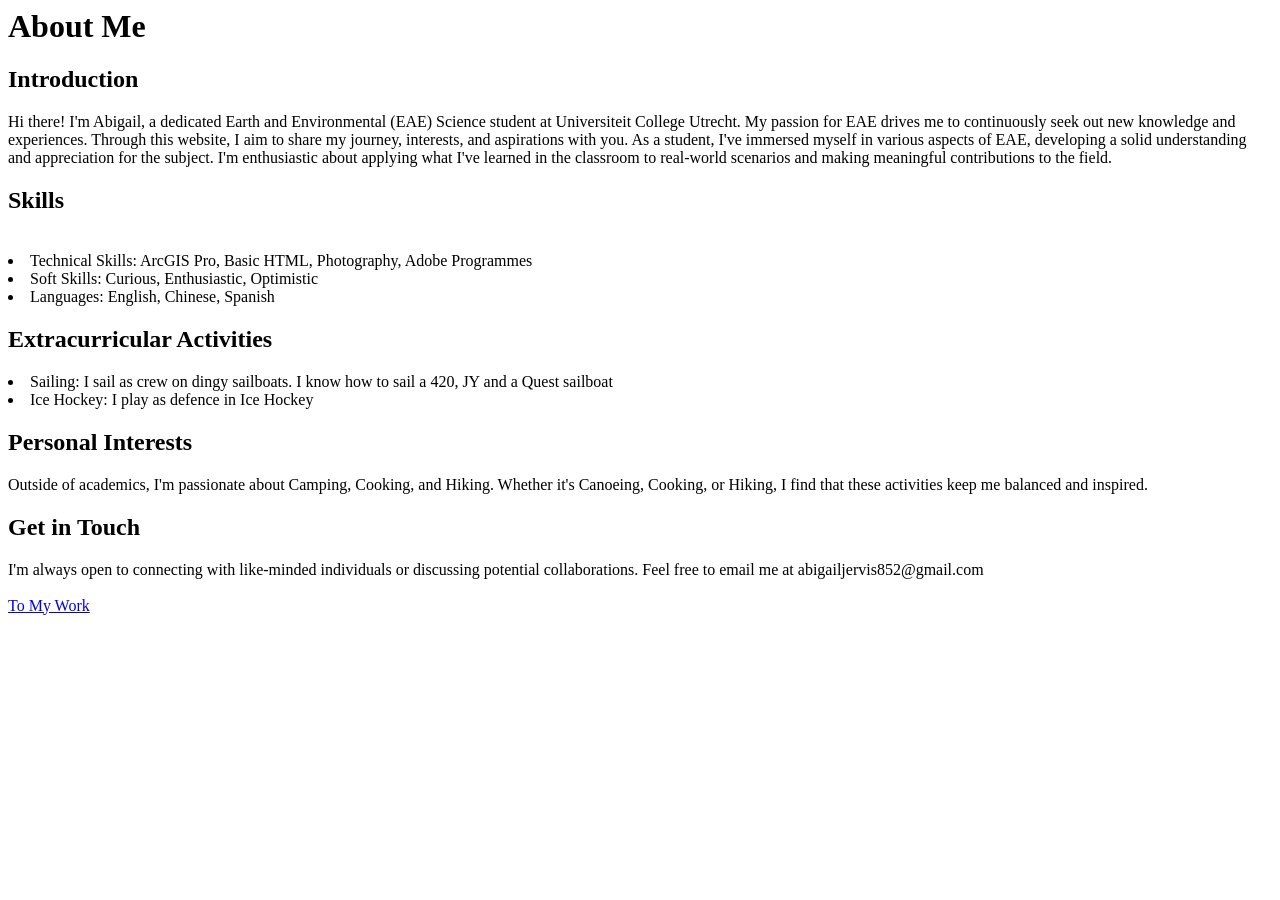
==== index.html @ 1a0b2e68 "uploaded files had to change a lot of photos as the max commit is 50mb" ====
<html>



<head> <!This_is_The_Assignment_1_Page>
<title>Home</title>
</head>

<body>




<!-- text describing myself -->

<h1><b>About Me</b></h1>
<indent><h2><b>Introduction</b></h2> </indent>


Hi there! I'm Abigail, a dedicated Earth and Environmental (EAE) Science student at Universiteit College Utrecht. My passion for EAE drives me to continuously seek out new knowledge and experiences. Through this website, I aim to share my journey, interests, and aspirations with you.
As a student, I've immersed myself in various aspects of EAE, developing a solid understanding and appreciation for the subject. I'm enthusiastic about applying what I've learned in the classroom to real-world scenarios and making meaningful contributions to the field.
<br>
<h2><b>Skills</b></h2>
<br>
	<li>
Technical Skills: ArcGIS Pro, Basic HTML, Photography, Adobe Programmes
	</li>
	<li>
Soft Skills: Curious, Enthusiastic, Optimistic
	</li>
	<li>
Languages: English, Chinese, Spanish
	</li>

<h2><b>Extracurricular Activities</b></h2>
	<li>
Sailing: I sail as crew on dingy sailboats. I know how to sail a 420, JY and a Quest sailboat
	</li>
	<li>
Ice Hockey: I play as defence in Ice Hockey
	</li>

<h2><b>Personal Interests</b></h2>

Outside of academics, I'm passionate about Camping, Cooking, and Hiking. Whether it's Canoeing, Cooking, or Hiking, I find that these activities keep me balanced and inspired.

<h2><b>Get in Touch</b></h2>

I'm always open to connecting with like-minded individuals or discussing potential collaborations. Feel free to email me at abigailjervis852@gmail.com

<br><br>

<!--index to my work -->

<a href="intropage.html.html"> To My Work</a>
<br>



</body>

</html>
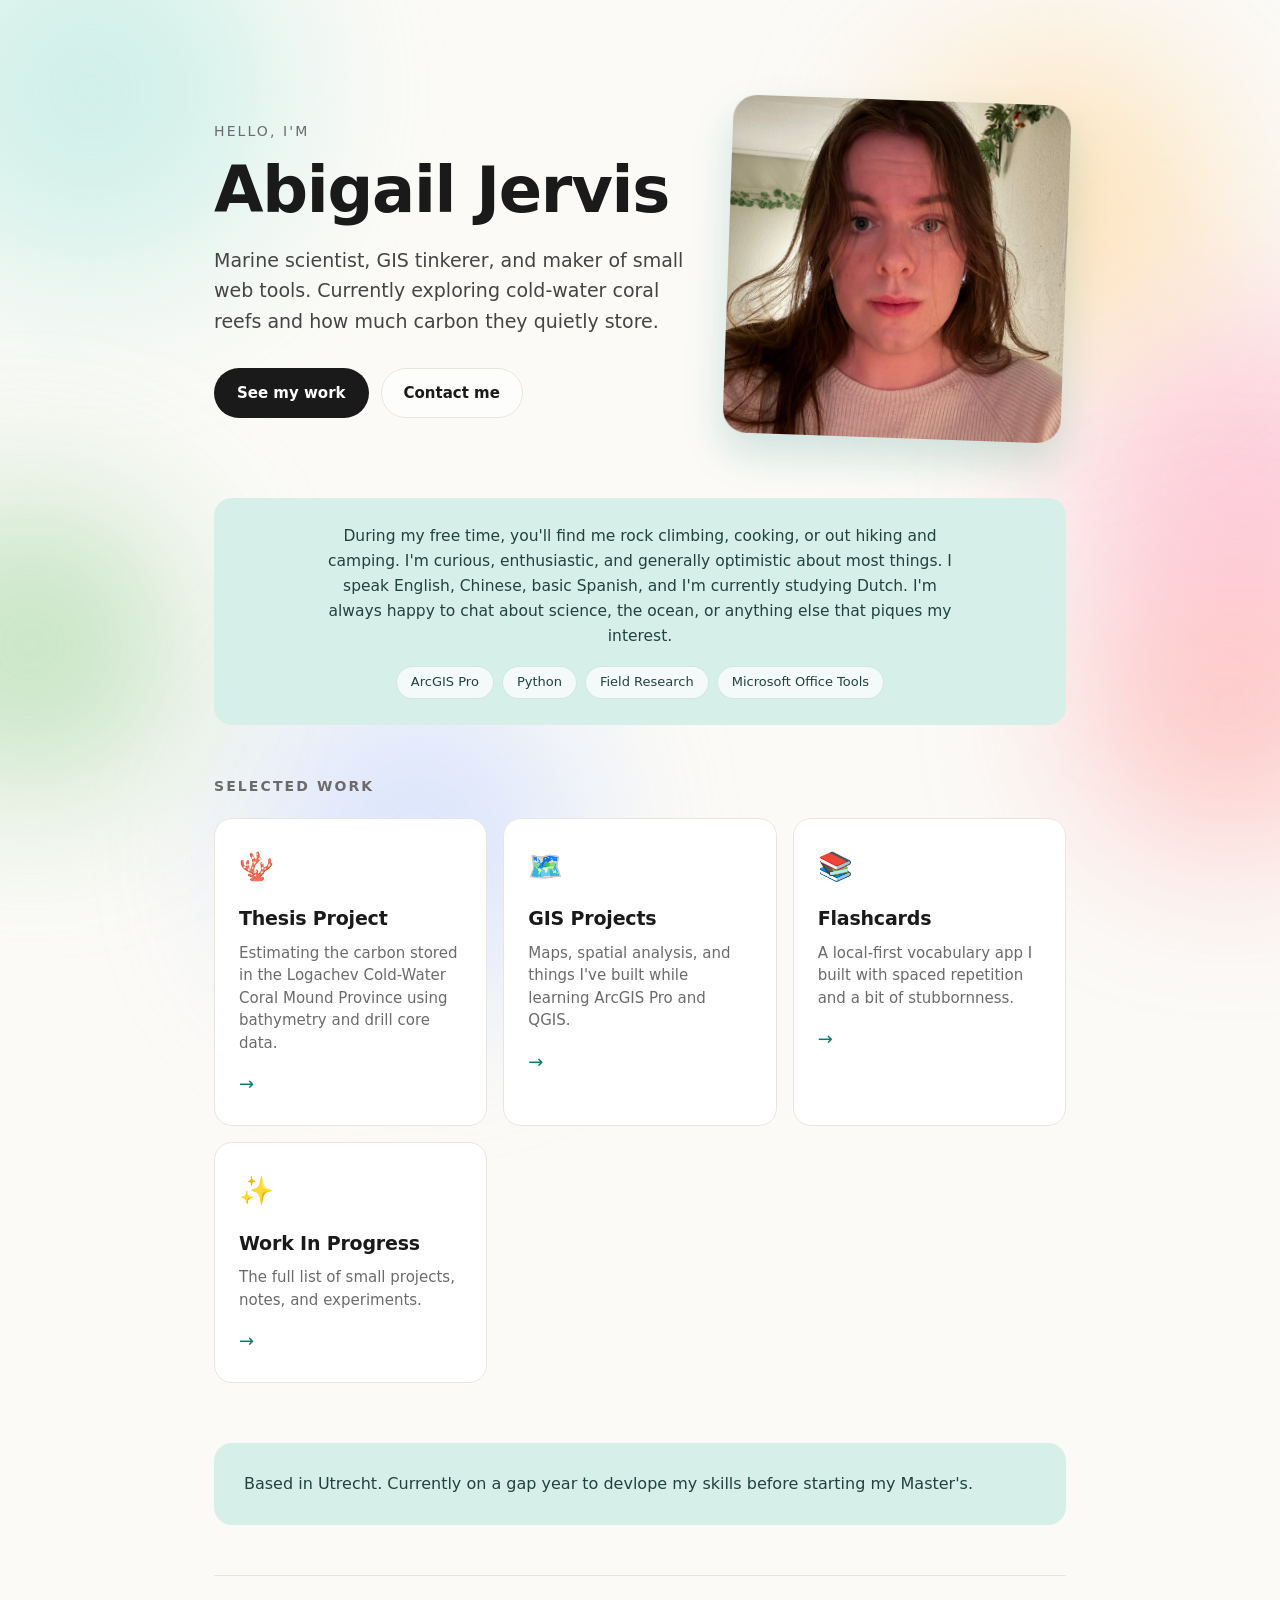
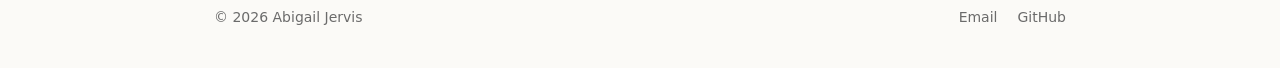
==== commit 445363f2: "fixed issue with the capitalization in Index.html" ====
--- a/index.html
+++ b/index.html
@@ -1,62 +1,111 @@
-<html>
-
-
-
-<head> <!This_is_The_Assignment_1_Page>
-<title>Home</title>
-</head>
-
-<body>
-
-
-
-
-<!-- text describing myself -->
-
-<h1><b>About Me</b></h1>
-<indent><h2><b>Introduction</b></h2> </indent>
-
-
-Hi there! I'm Abigail, a dedicated Earth and Environmental (EAE) Science student at Universiteit College Utrecht. My passion for EAE drives me to continuously seek out new knowledge and experiences. Through this website, I aim to share my journey, interests, and aspirations with you.
-As a student, I've immersed myself in various aspects of EAE, developing a solid understanding and appreciation for the subject. I'm enthusiastic about applying what I've learned in the classroom to real-world scenarios and making meaningful contributions to the field.
-<br>
-<h2><b>Skills</b></h2>
-<br>
-	<li>
-Technical Skills: ArcGIS Pro, Basic HTML, Photography, Adobe Programmes
-	</li>
-	<li>
-Soft Skills: Curious, Enthusiastic, Optimistic
-	</li>
-	<li>
-Languages: English, Chinese, Spanish
-	</li>
-
-<h2><b>Extracurricular Activities</b></h2>
-	<li>
-Sailing: I sail as crew on dingy sailboats. I know how to sail a 420, JY and a Quest sailboat
-	</li>
-	<li>
-Ice Hockey: I play as defence in Ice Hockey
-	</li>
-
-<h2><b>Personal Interests</b></h2>
-
-Outside of academics, I'm passionate about Camping, Cooking, and Hiking. Whether it's Canoeing, Cooking, or Hiking, I find that these activities keep me balanced and inspired.
-
-<h2><b>Get in Touch</b></h2>
-
-I'm always open to connecting with like-minded individuals or discussing potential collaborations. Feel free to email me at abigailjervis852@gmail.com
-
-<br><br>
-
-<!--index to my work -->
-
-<a href="intropage.html.html"> To My Work</a>
-<br>
-
-
-
-</body>
-
+<!DOCTYPE html>
+<html lang="en">
+<head>
+    <meta charset="UTF-8">
+    <meta name="viewport" content="width=device-width, initial-scale=1.0">
+    <title>Abigail Jervis</title>
+    <link rel="icon" type="image/png" href="nature.png">
+    <link rel="stylesheet" href="style.css">
+</head>
+<body>
+    <!-- Soft gradient background blobs -->
+    <div class="blob blob-1"></div>
+    <div class="blob blob-2"></div>
+    <div class="blob blob-3"></div>
+    <div class="blob blob-4"></div>
+    <div class="blob blob-5"></div>
+    <div class="blob blob-6"></div>
+    
+
+    <div class="page">
+    <!-- Hero -->
+    <header class="hero">
+        <div class="hero-content">
+            <p class="eyebrow">Hello, I'm</p>
+            <h1>Abigail Jervis</h1>
+            <p class="tagline">
+                Marine scientist, GIS tinkerer, and maker of small web tools.
+                Currently exploring cold-water coral reefs and how much carbon they quietly store.
+            </p>
+            <div class="hero-links">
+                <a href="#work" class="btn btn-primary">See my work</a>
+                <a href="mailto:abigailjervis852@gmail.com" class="btn btn-ghost">Contact me</a>
+            </div>
+        </div>
+
+        <div class="hero-photo">
+            <img src="IMG_3835.jpeg" alt="Photo of Abigail Jervis">
+        </div>
+    </header>
+
+    <!-- About me -->
+    <section class="about-me">
+        <p>
+            During my free time, you'll find me rock climbing, cooking, or out
+            hiking and camping. I'm curious, enthusiastic, and generally optimistic
+            about most things. I speak English, Chinese, basic Spanish, and I'm currently studying Dutch. I'm always
+            happy to chat about science, the ocean, or anything else that piques my interest.
+        </p>
+
+        <div class="about-skills">
+            <span class="skill-pill">ArcGIS Pro</span>
+            <span class="skill-pill">Python</span>
+            <span class="skill-pill">Field Research</span>
+            <span class="skill-pill">Microsoft Office Tools</span>
+        </div>
+    </section>
+
+        <!-- Work cards -->
+        <section id="work" class="work">
+            <h2 class="section-title">Selected work</h2>
+
+            <div class="cards">
+                <a href="thesis.html" class="card">
+                    <div class="card-icon">🪸</div>
+                    <h3>Thesis Project</h3>
+                    <p>Estimating the carbon stored in the Logachev Cold-Water Coral Mound Province using bathymetry and drill core data.</p>
+                    <span class="card-arrow">→</span>
+                </a>
+
+                <a href="gis.html" class="card">
+                    <div class="card-icon">🗺️</div>
+                    <h3>GIS Projects</h3>
+                    <p>Maps, spatial analysis, and things I've built while learning ArcGIS Pro and QGIS.</p>
+                    <span class="card-arrow">→</span>
+                </a>
+
+                <a href="flashcards.html" class="card">
+                    <div class="card-icon">📚</div>
+                    <h3>Flashcards</h3>
+                    <p>A local-first vocabulary app I built with spaced repetition and a bit of stubbornness.</p>
+                    <span class="card-arrow">→</span>
+                </a>
+
+                <a href="intropage.html" class="card">
+                    <div class="card-icon">✨</div>
+                    <h3>Work In Progress</h3>
+                    <p>The full list of small projects, notes, and experiments.</p>
+                    <span class="card-arrow">→</span>
+                </a>
+            </div>
+        </section>
+
+        <!-- About strip -->
+        <section class="about-strip">
+            <p>
+                Based in Utrecht. Currently on a gap year to devlope my skills before starting my Master's. 
+                
+            </p>
+        </section>
+
+        <!-- Footer -->
+        <footer class="footer">
+            <p>© 2026 Abigail Jervis</p>
+            <div class="footer-links">
+                <a href="mailto:abigailjervis852@gmail.com">Email</a>
+                <a href="https://github.com/abigailjervis">GitHub</a>
+            </div>
+        </footer>
+    </div>
+</body>
 </html>
--- a/style.css
+++ b/style.css
@@ -0,0 +1,393 @@
+/* ===== Reset & base ===== */
+* { margin: 0; padding: 0; box-sizing: border-box; }
+
+:root {
+    --bg: #fbfaf7;
+    --ink: #1a1a1a;
+    --muted: #6b6b6b;
+    --accent: #0d7a6f;
+    --accent-soft: #d7efe9;
+    --card: #ffffff;
+    --border: #e8e5df;
+}
+
+body {
+    font-family: -apple-system, BlinkMacSystemFont, "Segoe UI", system-ui, sans-serif;
+    background: var(--bg);
+    color: var(--ink);
+    line-height: 1.6;
+    min-height: 100vh;
+    overflow-x: hidden;
+    position: relative;
+}
+
+/* ===== Soft gradient blobs in the background ===== */
+.blob {
+    position: fixed;
+    border-radius: 50%;
+    filter: blur(80px);
+    opacity: 0.65;
+    z-index: 0;
+    pointer-events: none;
+    animation: float 22s ease-in-out infinite;
+}
+
+/* Teal — top left (kept as is) */
+.blob-1 {
+    width: 380px;
+    height: 380px;
+    background: #a7e8dc;
+    top: -100px;
+    left: -100px;
+    opacity: 0.5;
+}
+
+/* pink — mid right edge */
+.blob-2 {
+    width: 340px;
+    height: 340px;
+    background: #ffb8d0;
+    top: 35%;
+    right: -140px;
+    animation-delay: -7s;
+}
+
+/* Blue — bottom left (the one you liked) */
+.blob-3 {
+    width: 320px;
+    height: 320px;
+    background: #c9d9ff;
+    bottom: -100px;
+    left: 20%;
+    animation-delay: -14s;
+}
+
+/* peach — top right */
+.blob-4 {
+    width: 320px;
+    height: 320px;
+    background: #ffd9a0;
+    top: 5%;
+    right: 5%;
+    animation-delay: -3s;
+}
+
+/* Green — mid left edge */
+.blob-5 {
+    width: 300px;
+    height: 300px;
+    background: #a8d8a8;
+    top: 55%;
+    left: -120px;
+    animation-delay: -10s;
+}
+
+/* Red — bottom right edge */
+.blob-6 {
+    width: 300px;
+    height: 300px;
+    background: #ffb3b3;
+    bottom: 5%;
+    right: -100px;
+    animation-delay: -17s;
+}
+
+
+
+@keyframes float {
+    0%, 100% { transform: translate(0, 0) scale(1); }
+    50%      { transform: translate(25px, -25px) scale(1.08); }
+}
+
+
+/* ===== Page container ===== */
+.page {
+    max-width: 900px;
+    margin: 0 auto;
+    padding: 60px 24px 40px;
+    position: relative;
+    z-index: 1;
+}
+
+
+/* ===== Hero ===== */
+.hero {
+    display: grid;
+    grid-template-columns: 1.4fr 1fr;
+    gap: 40px;
+    align-items: center;
+    padding: 40px 0 60px;
+    animation: fadeUp 0.8s ease both;
+}
+
+.hero-content {
+    /* keeps text and buttons together */
+}
+
+
+
+.hero-photo {
+    position: relative;
+    aspect-ratio: 1 / 1;
+    border-radius: 24px;
+    overflow: hidden;
+    box-shadow: 0 20px 40px rgba(13, 122, 111, 0.18);
+    transform: rotate(2deg);
+    transition: transform 0.4s ease;
+}
+
+.hero-photo:hover {
+    transform: rotate(0deg) scale(1.02);
+}
+
+.hero-photo img {
+    width: 100%;
+    height: 100%;
+    object-fit: cover;
+    display: block;
+}
+
+    /* ===== About me strip ===== */
+    .about-me {
+        background: var(--accent-soft);
+        border-radius: 18px;
+        padding: 26px 30px;
+        margin-bottom: 50px;
+        font-size: 15.5px;
+        color: #21423d;
+        line-height: 1.6;
+        text-align: center;
+        animation: fadeUp 0.8s ease 0.2s both;
+    }
+
+    .about-me p {
+        margin: 0 auto 18px;
+        max-width: 640px;
+    }
+
+    .about-skills {
+        display: flex;
+        flex-wrap: wrap;
+        gap: 8px;
+        justify-content: center;
+    }
+
+    .skill-pill {
+        background: rgba(255, 255, 255, 0.7);
+        border: 1px solid rgba(13, 122, 111, 0.15);
+        color: #21423d;
+        padding: 5px 14px;
+        border-radius: 100px;
+        font-size: 13px;
+        font-weight: 500;
+        transition: all 0.2s ease;
+    }
+
+  
+
+/* Mobile: stack the photo above the text, or remove it */
+@media (max-width: 700px) {
+    .hero {
+        grid-template-columns: 1fr;
+        gap: 30px;
+    }
+    .hero-photo {
+        max-width: 240px;
+        margin: 0 auto;
+        transform: none;
+    }
+}
+
+
+
+.hero {
+    padding: 40px 0 60px;
+    animation: fadeUp 0.8s ease both;
+}
+
+.eyebrow {
+    font-size: 14px;
+    color: var(--muted);
+    text-transform: uppercase;
+    letter-spacing: 0.15em;
+    margin-bottom: 12px;
+}
+
+.hero h1 {
+    font-size: clamp(38px, 6vw, 64px);
+    font-weight: 700;
+    letter-spacing: -0.02em;
+    line-height: 1.1;
+    margin-bottom: 20px;
+}
+
+.tagline {
+    font-size: clamp(16px, 2vw, 19px);
+    color: #444;
+    max-width: 620px;
+    margin-bottom: 32px;
+}
+
+.hero-links {
+    display: flex;
+    gap: 12px;
+    flex-wrap: wrap;
+}
+
+.btn {
+    display: inline-block;
+    padding: 12px 22px;
+    border-radius: 100px;
+    font-size: 15px;
+    font-weight: 600;
+    text-decoration: none;
+    transition: all 0.2s ease;
+    border: 1.5px solid transparent;
+}
+
+.btn-primary {
+    background: var(--ink);
+    color: white;
+}
+.btn-primary:hover {
+    background: var(--accent);
+    transform: translateY(-2px);
+    box-shadow: 0 8px 20px rgba(13, 122, 111, 0.25);
+}
+
+.btn-ghost {
+    border-color: var(--border);
+    color: var(--ink);
+    background: rgba(255, 255, 255, 0.6);
+    backdrop-filter: blur(10px);
+}
+.btn-ghost:hover {
+    border-color: var(--ink);
+    transform: translateY(-2px);
+}
+
+/* ===== Section title ===== */
+.section-title {
+    font-size: 14px;
+    text-transform: uppercase;
+    letter-spacing: 0.15em;
+    color: var(--muted);
+    margin-bottom: 20px;
+    font-weight: 600;
+}
+
+/* ===== Work cards ===== */
+.work {
+    margin-bottom: 60px;
+    animation: fadeUp 0.8s ease 0.15s both;
+}
+
+.cards {
+    display: grid;
+    grid-template-columns: repeat(auto-fit, minmax(260px, 1fr));
+    gap: 16px;
+}
+
+.card {
+    display: block;
+    background: var(--card);
+    border: 1px solid var(--border);
+    border-radius: 18px;
+    padding: 26px 24px;
+    text-decoration: none;
+    color: inherit;
+    position: relative;
+    transition: all 0.25s ease;
+    overflow: hidden;
+}
+
+.card:hover {
+    transform: translateY(-4px);
+    border-color: var(--accent);
+    box-shadow: 0 12px 30px rgba(0, 0, 0, 0.06);
+}
+
+.card-icon {
+    font-size: 28px;
+    margin-bottom: 14px;
+    display: block;
+}
+
+.card h3 {
+    font-size: 19px;
+    font-weight: 700;
+    margin-bottom: 8px;
+    letter-spacing: -0.01em;
+}
+
+.card p {
+    font-size: 15px;
+    color: var(--muted);
+    line-height: 1.5;
+    margin-bottom: 16px;
+}
+
+.card-arrow {
+    font-size: 18px;
+    color: var(--accent);
+    transition: transform 0.25s ease;
+    display: inline-block;
+}
+.card:hover .card-arrow {
+    transform: translateX(6px);
+}
+
+/* ===== About strip ===== */
+.about-strip {
+    background: var(--accent-soft);
+    border-radius: 18px;
+    padding: 28px 30px;
+    margin-bottom: 50px;
+    font-size: 16px;
+    color: #21423d;
+    line-height: 1.6;
+    animation: fadeUp 0.8s ease 0.25s both;
+}
+
+/* ===== Footer ===== */
+.footer {
+    display: flex;
+    justify-content: space-between;
+    align-items: center;
+    flex-wrap: wrap;
+    gap: 12px;
+    padding-top: 30px;
+    border-top: 1px solid var(--border);
+    font-size: 14px;
+    color: var(--muted);
+}
+
+.footer-links {
+    display: flex;
+    gap: 20px;
+}
+
+.footer-links a {
+    color: var(--muted);
+    text-decoration: none;
+    transition: color 0.2s ease;
+}
+.footer-links a:hover {
+    color: var(--accent);
+}
+
+/* ===== Animation ===== */
+@keyframes fadeUp {
+    from { opacity: 0; transform: translateY(20px); }
+    to   { opacity: 1; transform: translateY(0); }
+}
+
+/* ===== Mobile ===== */
+@media (max-width: 600px) {
+    .page { padding: 40px 18px 30px; }
+    .hero { padding: 20px 0 40px; }
+    .hero-links { flex-direction: column; align-items: stretch; }
+    .btn { text-align: center; }
+    .footer { flex-direction: column; text-align: center; }
+    .blob { filter: blur(60px); }
+}
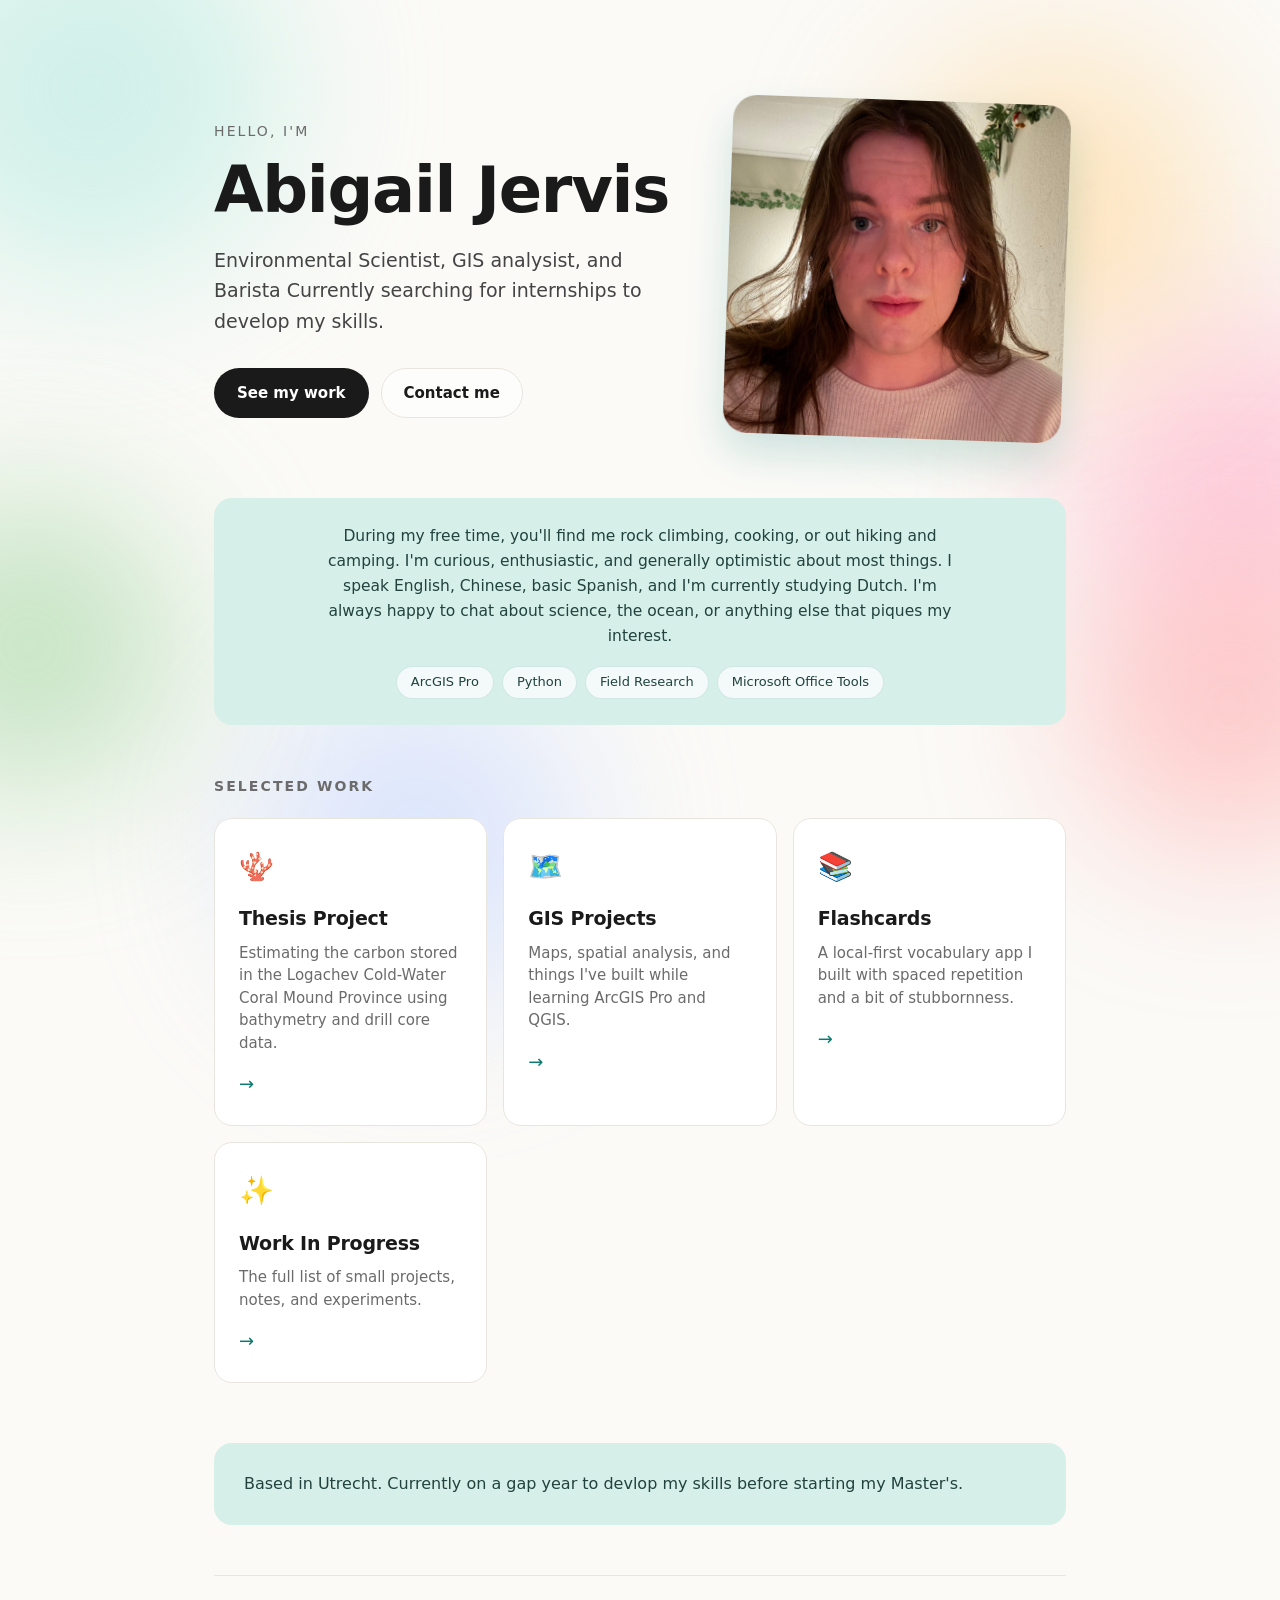
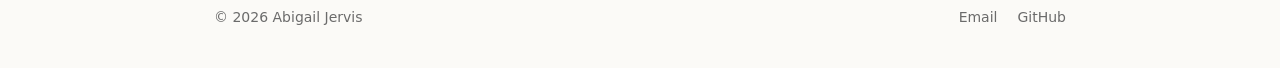
==== commit 85d1ff78: "updated info for homepage" ====
--- a/index.html
+++ b/index.html
@@ -24,8 +24,8 @@
             <p class="eyebrow">Hello, I'm</p>
             <h1>Abigail Jervis</h1>
             <p class="tagline">
-                Marine scientist, GIS tinkerer, and maker of small web tools.
-                Currently exploring cold-water coral reefs and how much carbon they quietly store.
+                Environmental Scientist, GIS analysist, and Barista
+                Currently searching for internships to develop my skills.
             </p>
             <div class="hero-links">
                 <a href="#work" class="btn btn-primary">See my work</a>
@@ -93,7 +93,7 @@
         <!-- About strip -->
         <section class="about-strip">
             <p>
-                Based in Utrecht. Currently on a gap year to devlope my skills before starting my Master's. 
+                Based in Utrecht. Currently on a gap year to devlop my skills before starting my Master's. 
                 
             </p>
         </section>
@@ -108,4 +108,4 @@
         </footer>
     </div>
 </body>
-</html>+</html>
